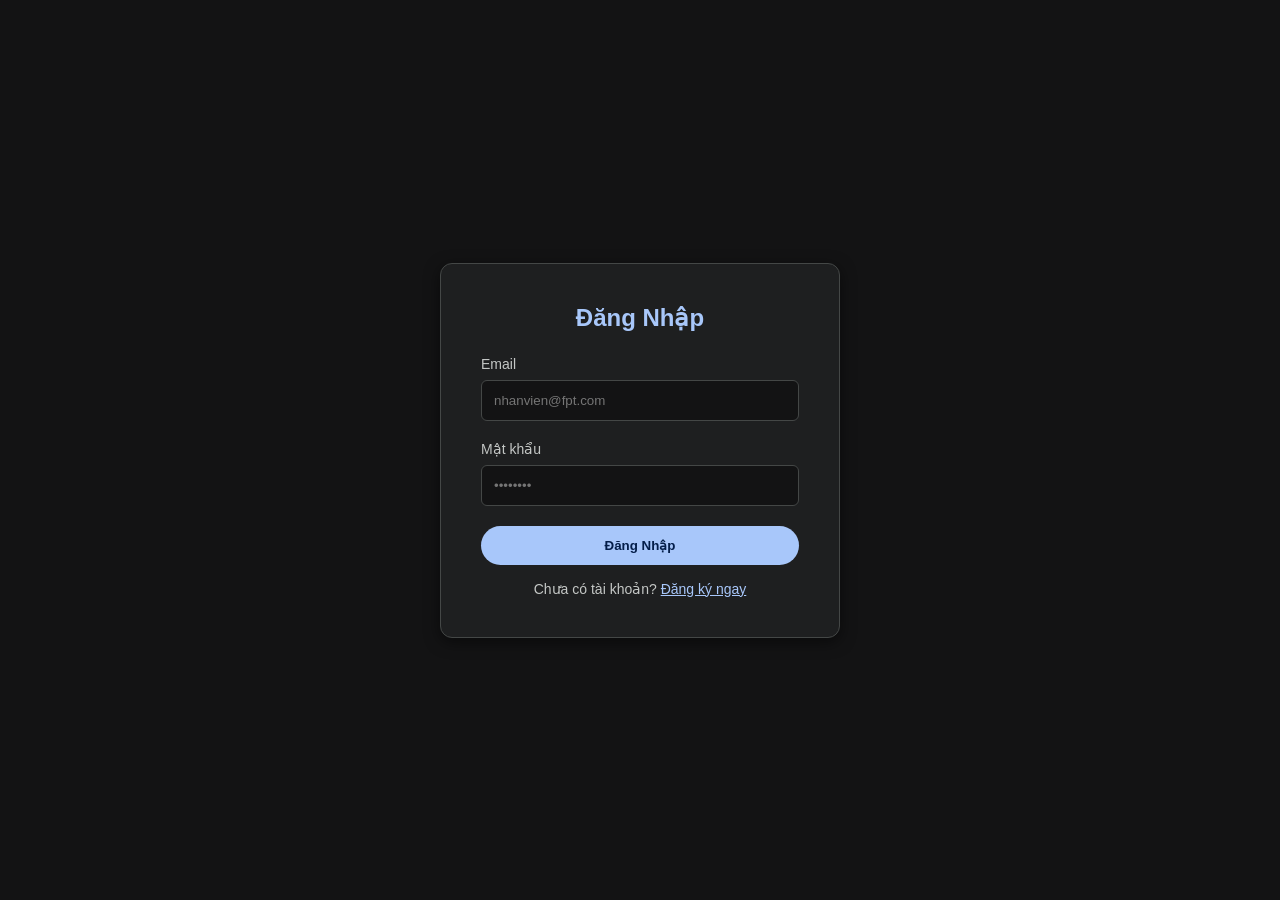
==== frontend/chat.html @ 5b6f96ec "chore: restructure project and move git root" ====
<!DOCTYPE html>
<html lang="en">
<head>
    <meta charset="UTF-8">
    <meta name="viewport" content="width=device-width, initial-scale=1.0">
    <title>FPT AI Assistant</title>
    <link rel="stylesheet" href="style.css">
    <link rel="stylesheet" href="https://cdnjs.cloudflare.com/ajax/libs/font-awesome/6.4.0/css/all.min.css">
</head>
<body class="chat-body">
    <div class="sidebar" id="sidebar">
        <div class="sidebar-header">
            <button class="new-chat-btn" onclick="startNewChat()">
                <i class="fas fa-plus"></i> Cuộc trò chuyện mới
            </button>
        </div>
        <div class="conversation-list" id="conversation-list">
            </div>
        <div class="sidebar-footer">
            <button class="logout-btn" onclick="logout()">
                <i class="fas fa-sign-out-alt"></i> Đăng xuất
            </button>
        </div>
    </div>

    <div class="main-chat">
        <div class="chat-header">
            <h3 id="current-chat-title">FPT AI Assistant</h3>
        </div>
        
        <div class="chat-history" id="chat-history">
            <div class="welcome-message">
                <h2>Xin chào Ke,</h2>
                <p>Tôi có thể hỗ trợ gì cho hệ thống multi-agents của bạn hôm nay?</p>
            </div>
        </div>
        
        <div class="chat-input-container">
            <form id="chat-form" onsubmit="sendMessage(event)">
                <input type="text" id="message-input" placeholder="Nhập yêu cầu cho AI (IT Support, Booking, FAQ...)" required autocomplete="off">
                <button type="submit" id="send-btn"><i class="fas fa-paper-plane"></i></button>
            </form>
        </div>
    </div>

    <script src="app.js"></script>
</body>
</html>
---- frontend/style.css ----
:root {
    --bg-color: #131314;
    --sidebar-bg: #1e1f20;
    --text-primary: #e3e3e3;
    --text-secondary: #c4c7c5;
    --accent-color: #a8c7fa;
    --border-color: #444746;
    --message-user: #282a2c;
    --message-bot: #131314;
}

* {
    box-sizing: border-box;
    margin: 0;
    padding: 0;
    font-family: 'Segoe UI', Tahoma, Geneva, Verdana, sans-serif;
}

body {
    background-color: var(--bg-color);
    color: var(--text-primary);
    height: 100vh;
    display: flex;
    justify-content: center;
    align-items: center;
}

/* --- AUTH PAGE STYLES --- */
.auth-container {
    background-color: var(--sidebar-bg);
    padding: 40px;
    border-radius: 12px;
    width: 100%;
    max-width: 400px;
    box-shadow: 0 4px 15px rgba(0, 0, 0, 0.5);
    border: 1px solid var(--border-color);
}

.auth-container h2 {
    text-align: center;
    margin-bottom: 24px;
    color: var(--accent-color);
}

.input-group {
    margin-bottom: 20px;
}

.input-group label {
    display: block;
    margin-bottom: 8px;
    color: var(--text-secondary);
    font-size: 14px;
}

.input-group input {
    width: 100%;
    padding: 12px;
    border-radius: 6px;
    border: 1px solid var(--border-color);
    background-color: var(--bg-color);
    color: var(--text-primary);
    outline: none;
    transition: border-color 0.2s;
}

.input-group input:focus {
    border-color: var(--accent-color);
}

.btn {
    width: 100%;
    padding: 12px;
    background-color: var(--accent-color);
    color: #041e49;
    border: none;
    border-radius: 24px;
    font-weight: 600;
    cursor: pointer;
    transition: opacity 0.2s;
}

.btn:hover {
    opacity: 0.9;
}

.toggle-auth {
    text-align: center;
    margin-top: 16px;
    font-size: 14px;
    color: var(--text-secondary);
}

.toggle-auth span {
    color: var(--accent-color);
    cursor: pointer;
    text-decoration: underline;
}

#auth-message {
    text-align: center;
    margin-top: 10px;
    font-size: 14px;
    color: #ff8989;
}

/* --- CHAT PAGE STYLES --- */
.chat-body {
    display: flex;
    width: 100vw;
    justify-content: flex-start;
}

.sidebar {
    width: 260px;
    background-color: var(--sidebar-bg);
    display: flex;
    flex-direction: column;
    border-right: 1px solid var(--border-color);
}

.sidebar-header, .sidebar-footer {
    padding: 20px;
}

.new-chat-btn, .logout-btn {
    width: 100%;
    padding: 12px;
    background-color: transparent;
    color: var(--text-primary);
    border: 1px solid var(--border-color);
    border-radius: 8px;
    cursor: pointer;
    text-align: left;
    transition: background 0.2s;
}

.new-chat-btn:hover, .logout-btn:hover {
    background-color: rgba(255,255,255,0.1);
}

.conversation-list {
    flex-grow: 1;
    overflow-y: auto;
    padding: 0 10px;
}

.conv-item {
    padding: 12px;
    margin-bottom: 5px;
    border-radius: 8px;
    cursor: pointer;
    color: var(--text-secondary);
    white-space: nowrap;
    overflow: hidden;
    text-overflow: ellipsis;
}

.conv-item:hover, .conv-item.active {
    background-color: rgba(255,255,255,0.05);
    color: var(--text-primary);
}

.main-chat {
    flex-grow: 1;
    display: flex;
    flex-direction: column;
    background-color: var(--bg-color);
    position: relative;
}

.chat-header {
    padding: 20px;
    border-bottom: 1px solid var(--border-color);
    text-align: center;
}

.chat-history {
    flex-grow: 1;
    padding: 20px 15%;
    overflow-y: auto;
    display: flex;
    flex-direction: column;
    gap: 24px;
    padding-bottom: 120px; /* Chừa không gian cho input */
}

.welcome-message {
    margin: auto;
    text-align: center;
    color: var(--text-secondary);
}

.welcome-message h2 {
    background: -webkit-linear-gradient(45deg, #a8c7fa, #c58bf2);
    -webkit-background-clip: text;
    background-clip: text;
    -webkit-text-fill-color: transparent;
    font-size: 2.5rem;
    margin-bottom: 10px;
}

/* --- MESSAGE STYLES --- */
.message {
    display: flex;
    gap: 16px;
    max-width: 85%;
    font-size: 15px;
    line-height: 1.6;
}

.message.user {
    align-self: flex-end;
    flex-direction: row-reverse;
}

.message.user .msg-content {
    background-color: var(--message-user);
    padding: 12px 20px;
    border-radius: 24px;
    border-bottom-right-radius: 4px;
}

.message.assistant {
    align-self: flex-start;
}

.message.assistant .msg-content {
    padding: 4px 0; /* Căn ngang hàng với avatar */
}

/* --- AVATAR --- */
.avatar {
    width: 36px;
    height: 36px;
    border-radius: 50%;
    display: flex;
    align-items: center;
    justify-content: center;
    flex-shrink: 0;
}

.ai-avatar {
    background: linear-gradient(135deg, #a8c7fa, #c58bf2);
    color: #131314;
    font-size: 18px;
}

/* --- CHAT INPUT --- */
.chat-input-container {
    position: absolute;
    bottom: 0;
    left: 0;
    width: 100%;
    padding: 20px 15%;
    background: linear-gradient(180deg, transparent, var(--bg-color) 40%);
}

#chat-form {
    display: flex;
    background-color: var(--sidebar-bg);
    border-radius: 32px;
    padding: 8px 16px;
    border: 1px solid var(--border-color);
    box-shadow: 0 4px 20px rgba(0, 0, 0, 0.3);
}

#message-input {
    flex-grow: 1;
    background: transparent;
    border: none;
    color: var(--text-primary);
    padding: 12px;
    outline: none;
    font-size: 15px;
}

#send-btn {
    background: transparent;
    border: none;
    color: var(--accent-color);
    cursor: pointer;
    padding: 0 10px;
    font-size: 18px;
}

#send-btn:disabled {
    color: var(--border-color);
    cursor: not-allowed;
}

strong {
    color: #fff;
    font-weight: 600;
}
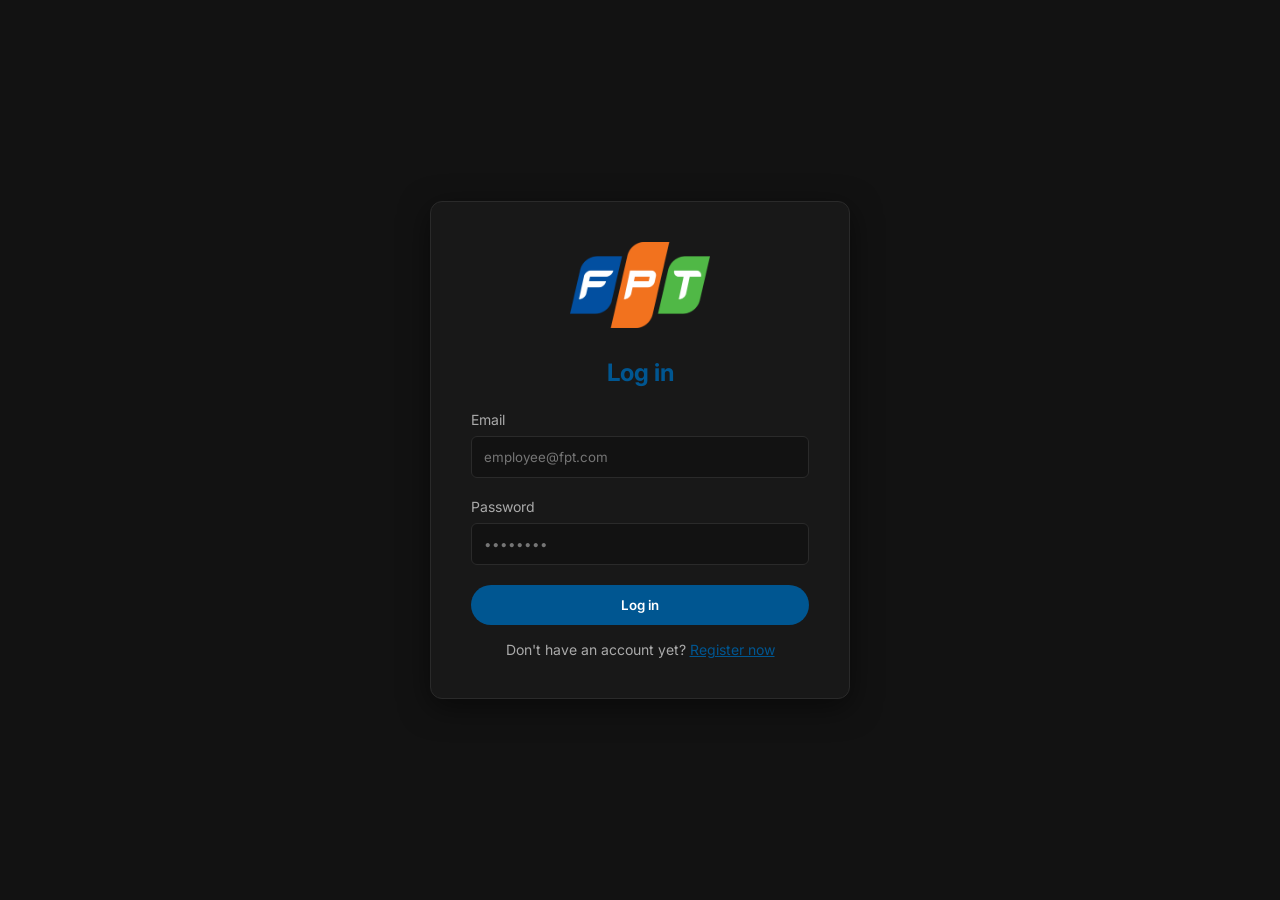
==== commit 3738cce1: "style: change language to English" ====
--- a/frontend/chat.html
+++ b/frontend/chat.html
@@ -5,20 +5,27 @@
     <meta name="viewport" content="width=device-width, initial-scale=1.0">
     <title>FPT AI Assistant</title>
     <link rel="stylesheet" href="style.css">
+    <link rel="preconnect" href="https://fonts.googleapis.com">
+    <link rel="preconnect" href="https://fonts.gstatic.com" crossorigin>
+    <link href="https://fonts.googleapis.com/css2?family=Inter:wght@400;500;600;700&display=swap" rel="stylesheet">
     <link rel="stylesheet" href="https://cdnjs.cloudflare.com/ajax/libs/font-awesome/6.4.0/css/all.min.css">
 </head>
 <body class="chat-body">
     <div class="sidebar" id="sidebar">
         <div class="sidebar-header">
+            <img src="image_2301e1.png" alt="FPT Logo" class="fpt-logo">
             <button class="new-chat-btn" onclick="startNewChat()">
-                <i class="fas fa-plus"></i> Cuộc trò chuyện mới
+                <i class="fas fa-plus"></i> New conversation
             </button>
         </div>
+        
         <div class="conversation-list" id="conversation-list">
+            <h4>Saved conversations</h4>
             </div>
+        
         <div class="sidebar-footer">
             <button class="logout-btn" onclick="logout()">
-                <i class="fas fa-sign-out-alt"></i> Đăng xuất
+                <i class="fas fa-sign-out-alt"></i> Log out
             </button>
         </div>
     </div>
@@ -30,14 +37,14 @@
         
         <div class="chat-history" id="chat-history">
             <div class="welcome-message">
-                <h2>Xin chào Ke,</h2>
-                <p>Tôi có thể hỗ trợ gì cho hệ thống multi-agents của bạn hôm nay?</p>
+                <h2>Hello</h2>
+                <p>I am a multi-system integrated AI support. How can I assist with what you are doing today?</p>
             </div>
         </div>
         
         <div class="chat-input-container">
             <form id="chat-form" onsubmit="sendMessage(event)">
-                <input type="text" id="message-input" placeholder="Nhập yêu cầu cho AI (IT Support, Booking, FAQ...)" required autocomplete="off">
+                <input type="text" id="message-input" placeholder="Enter your request for the AI ​​(e.g., Look up policies...)." required autocomplete="off">
                 <button type="submit" id="send-btn"><i class="fas fa-paper-plane"></i></button>
             </form>
         </div>
--- a/frontend/style.css
+++ b/frontend/style.css
@@ -1,19 +1,21 @@
 :root {
-    --bg-color: #131314;
-    --sidebar-bg: #1e1f20;
-    --text-primary: #e3e3e3;
-    --text-secondary: #c4c7c5;
-    --accent-color: #a8c7fa;
-    --border-color: #444746;
-    --message-user: #282a2c;
-    --message-bot: #131314;
+    --bg-color: #121212;
+    --sidebar-bg: #181818;
+    --text-primary: #e0e0e0;
+    --text-secondary: #aaaaaa;
+    --accent-color: #005691; /* FPT Blue */
+    --accent-hover: #00406e;
+    --border-color: #2a2a2a;
+    --message-user: #2c2c2c;
+    --message-bot: #121212;
+    --gradient-bot: linear-gradient(135deg, #a8c7fa, #c58bf2);
 }
 
 * {
     box-sizing: border-box;
     margin: 0;
     padding: 0;
-    font-family: 'Segoe UI', Tahoma, Geneva, Verdana, sans-serif;
+    font-family: 'Inter', 'Segoe UI', Tahoma, Geneva, Verdana, sans-serif;
 }
 
 body {
@@ -21,25 +23,42 @@
     color: var(--text-primary);
     height: 100vh;
     display: flex;
+    overflow: hidden; /* Ngăn chặn cuộn toàn body */
+}
+
+/* --- LOGO STYLES --- */
+.fpt-logo {
+    display: block;
+    margin: 0 auto;
+    object-fit: contain;
+}
+
+/* --- AUTH PAGE STYLES --- */
+.auth-page-body {
     justify-content: center;
     align-items: center;
 }
 
-/* --- AUTH PAGE STYLES --- */
 .auth-container {
     background-color: var(--sidebar-bg);
     padding: 40px;
     border-radius: 12px;
     width: 100%;
-    max-width: 400px;
-    box-shadow: 0 4px 15px rgba(0, 0, 0, 0.5);
+    max-width: 420px;
+    box-shadow: 0 8px 30px rgba(0, 0, 0, 0.5);
     border: 1px solid var(--border-color);
+}
+
+.auth-container .fpt-logo {
+    margin-bottom: 30px;
+    width: 140px;
 }
 
 .auth-container h2 {
     text-align: center;
     margin-bottom: 24px;
     color: var(--accent-color);
+    font-size: 1.5rem;
 }
 
 .input-group {
@@ -61,27 +80,28 @@
     background-color: var(--bg-color);
     color: var(--text-primary);
     outline: none;
-    transition: border-color 0.2s;
+    transition: border-color 0.2s, box-shadow 0.2s;
 }
 
 .input-group input:focus {
     border-color: var(--accent-color);
+    box-shadow: 0 0 0 2px rgba(0, 86, 145, 0.3);
 }
 
 .btn {
     width: 100%;
     padding: 12px;
     background-color: var(--accent-color);
-    color: #041e49;
+    color: white;
     border: none;
     border-radius: 24px;
     font-weight: 600;
     cursor: pointer;
-    transition: opacity 0.2s;
+    transition: background 0.2s;
 }
 
 .btn:hover {
-    opacity: 0.9;
+    background-color: var(--accent-hover);
 }
 
 .toggle-auth {
@@ -105,22 +125,23 @@
 }
 
 /* --- CHAT PAGE STYLES --- */
-.chat-body {
-    display: flex;
-    width: 100vw;
-    justify-content: flex-start;
-}
-
 .sidebar {
-    width: 260px;
+    width: 280px;
     background-color: var(--sidebar-bg);
     display: flex;
     flex-direction: column;
     border-right: 1px solid var(--border-color);
-}
-
-.sidebar-header, .sidebar-footer {
+    flex-shrink: 0;
+}
+
+.sidebar-header {
     padding: 20px;
+    border-bottom: 1px solid var(--border-color);
+}
+
+.sidebar-header .fpt-logo {
+    width: 110px;
+    margin-bottom: 15px;
 }
 
 .new-chat-btn, .logout-btn {
@@ -132,33 +153,54 @@
     border-radius: 8px;
     cursor: pointer;
     text-align: left;
-    transition: background 0.2s;
+    transition: background 0.2s, color 0.2s;
+    font-size: 14px;
 }
 
 .new-chat-btn:hover, .logout-btn:hover {
-    background-color: rgba(255,255,255,0.1);
+    background-color: rgba(255,255,255,0.05);
 }
 
 .conversation-list {
     flex-grow: 1;
     overflow-y: auto;
-    padding: 0 10px;
+    padding: 10px;
+}
+
+.conversation-list h4 {
+    color: var(--text-secondary);
+    font-size: 12px;
+    margin-bottom: 10px;
+    padding-left: 10px;
 }
 
 .conv-item {
-    padding: 12px;
-    margin-bottom: 5px;
+    padding: 10px 15px;
+    margin-bottom: 4px;
     border-radius: 8px;
     cursor: pointer;
     color: var(--text-secondary);
     white-space: nowrap;
     overflow: hidden;
     text-overflow: ellipsis;
-}
-
-.conv-item:hover, .conv-item.active {
-    background-color: rgba(255,255,255,0.05);
-    color: var(--text-primary);
+    font-size: 14px;
+    transition: background 0.2s, color 0.2s;
+}
+
+.conv-item:hover {
+    background-color: rgba(255,255,255,0.03);
+    color: var(--text-primary);
+}
+
+.conv-item.active {
+    background-color: rgba(0, 86, 145, 0.1); /* Subtle blue active */
+    color: var(--accent-color);
+    font-weight: 500;
+}
+
+.sidebar-footer {
+    padding: 20px;
+    border-top: 1px solid var(--border-color);
 }
 
 .main-chat {
@@ -167,45 +209,57 @@
     flex-direction: column;
     background-color: var(--bg-color);
     position: relative;
+    width: 100%;
 }
 
 .chat-header {
     padding: 20px;
     border-bottom: 1px solid var(--border-color);
     text-align: center;
+    background-color: var(--bg-color);
+    z-index: 10;
 }
 
 .chat-history {
     flex-grow: 1;
-    padding: 20px 15%;
+    padding: 20px 10%; /* More generous padding */
     overflow-y: auto;
     display: flex;
     flex-direction: column;
-    gap: 24px;
-    padding-bottom: 120px; /* Chừa không gian cho input */
+    gap: 20px;
+    position: relative;
+}
+
+/* Sửa lỗi cuộn: đảm bảo content có chiều cao thật */
+.chat-history::after {
+    content: '';
+    display: block;
+    height: 10px;
 }
 
 .welcome-message {
     margin: auto;
     text-align: center;
     color: var(--text-secondary);
+    max-width: 600px;
 }
 
 .welcome-message h2 {
     background: -webkit-linear-gradient(45deg, #a8c7fa, #c58bf2);
     -webkit-background-clip: text;
-    background-clip: text;
+    background-clip: text; /* THÊM DÒNG NÀY VÀO ĐÂY */
     -webkit-text-fill-color: transparent;
     font-size: 2.5rem;
     margin-bottom: 10px;
+    font-weight: 700;
 }
 
 /* --- MESSAGE STYLES --- */
 .message {
     display: flex;
-    gap: 16px;
-    max-width: 85%;
-    font-size: 15px;
+    gap: 12px;
+    max-width: 80%;
+    font-size: 14px;
     line-height: 1.6;
 }
 
@@ -216,8 +270,8 @@
 
 .message.user .msg-content {
     background-color: var(--message-user);
-    padding: 12px 20px;
-    border-radius: 24px;
+    padding: 10px 16px;
+    border-radius: 18px;
     border-bottom-right-radius: 4px;
 }
 
@@ -226,43 +280,46 @@
 }
 
 .message.assistant .msg-content {
-    padding: 4px 0; /* Căn ngang hàng với avatar */
+    background-color: var(--message-bot);
+    padding: 10px 0;
+    width: 100%;
 }
 
 /* --- AVATAR --- */
 .avatar {
-    width: 36px;
-    height: 36px;
+    width: 32px;
+    height: 32px;
     border-radius: 50%;
     display: flex;
     align-items: center;
     justify-content: center;
     flex-shrink: 0;
+    margin-top: 4px; /* Align top with first line */
 }
 
 .ai-avatar {
-    background: linear-gradient(135deg, #a8c7fa, #c58bf2);
-    color: #131314;
-    font-size: 18px;
+    background: var(--gradient-bot);
+    color: #121212;
+    font-size: 16px;
 }
 
 /* --- CHAT INPUT --- */
 .chat-input-container {
-    position: absolute;
+    padding: 20px 10%;
+    background: linear-gradient(180deg, transparent, var(--bg-color) 40%);
+    position: sticky;
     bottom: 0;
-    left: 0;
-    width: 100%;
-    padding: 20px 15%;
-    background: linear-gradient(180deg, transparent, var(--bg-color) 40%);
+    width: 100%;
+    z-index: 10;
 }
 
 #chat-form {
     display: flex;
     background-color: var(--sidebar-bg);
-    border-radius: 32px;
-    padding: 8px 16px;
+    border-radius: 28px;
+    padding: 5px 15px;
     border: 1px solid var(--border-color);
-    box-shadow: 0 4px 20px rgba(0, 0, 0, 0.3);
+    box-shadow: 0 4px 15px rgba(0, 0, 0, 0.3);
 }
 
 #message-input {
@@ -272,7 +329,7 @@
     color: var(--text-primary);
     padding: 12px;
     outline: none;
-    font-size: 15px;
+    font-size: 14px;
 }
 
 #send-btn {
@@ -289,7 +346,20 @@
     cursor: not-allowed;
 }
 
-strong {
-    color: #fff;
-    font-weight: 600;
+/* Scrollbar styling */
+::-webkit-scrollbar {
+    width: 8px;
+}
+
+::-webkit-scrollbar-track {
+    background: transparent;
+}
+
+::-webkit-scrollbar-thumb {
+    background: #333;
+    border-radius: 4px;
+}
+
+::-webkit-scrollbar-thumb:hover {
+    background: #444;
 }
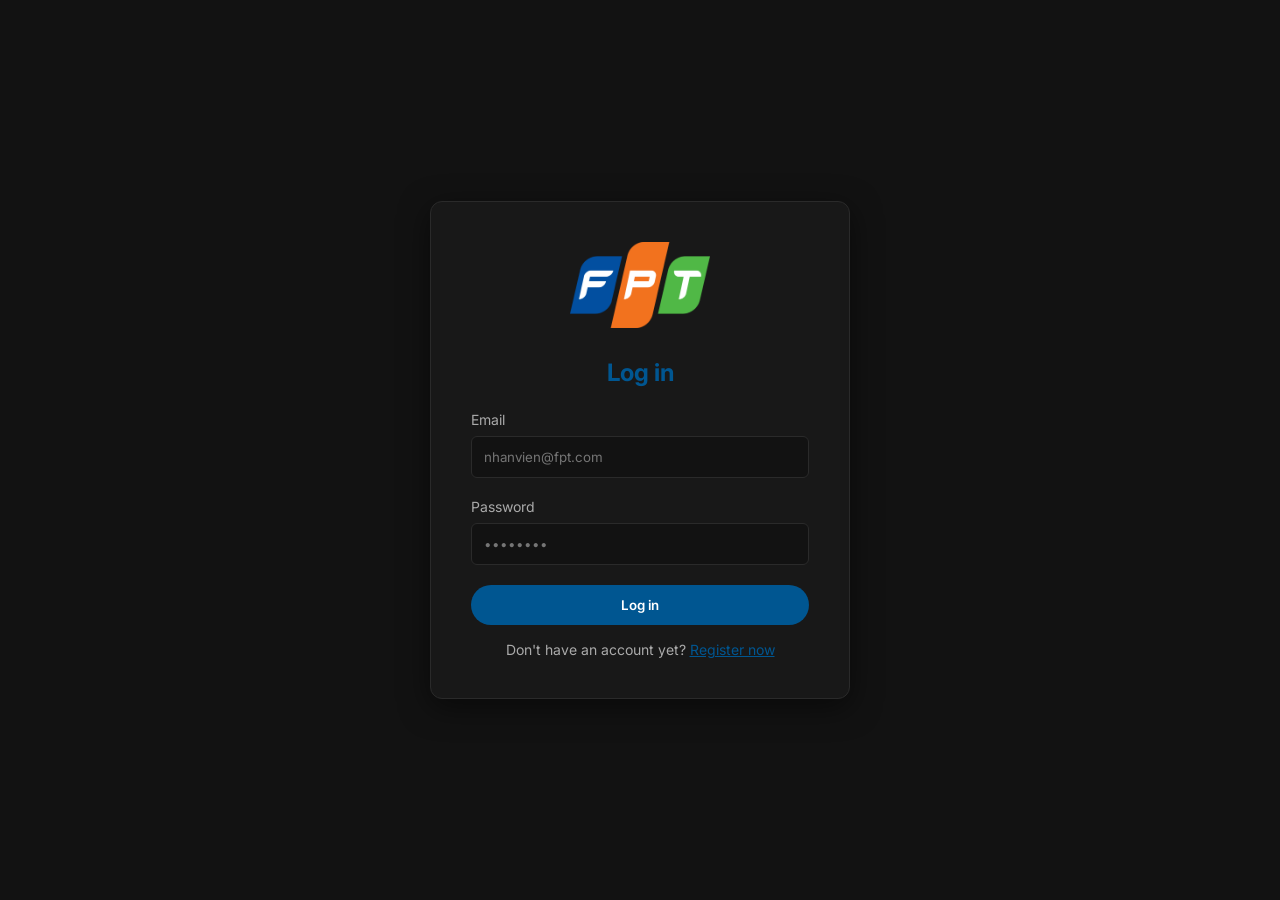
==== commit 2b8f793c: ":feat: add user name" ====
--- a/frontend/chat.html
+++ b/frontend/chat.html
@@ -5,6 +5,7 @@
     <meta name="viewport" content="width=device-width, initial-scale=1.0">
     <title>FPT AI Assistant</title>
     <link rel="stylesheet" href="style.css">
+    <link rel="icon" type="image/png" href="image_2301e1.png">
     <link rel="preconnect" href="https://fonts.googleapis.com">
     <link rel="preconnect" href="https://fonts.gstatic.com" crossorigin>
     <link href="https://fonts.googleapis.com/css2?family=Inter:wght@400;500;600;700&display=swap" rel="stylesheet">
@@ -37,7 +38,7 @@
         
         <div class="chat-history" id="chat-history">
             <div class="welcome-message">
-                <h2>Hello</h2>
+                <h2 id="welcome-text">Hello, </h2>
                 <p>I am a multi-system integrated AI support. How can I assist with what you are doing today?</p>
             </div>
         </div>
--- a/frontend/style.css
+++ b/frontend/style.css
@@ -175,16 +175,43 @@
 }
 
 .conv-item {
+    display: flex;
+    justify-content: space-between;
+    align-items: center;
     padding: 10px 15px;
     margin-bottom: 4px;
     border-radius: 8px;
     cursor: pointer;
     color: var(--text-secondary);
+    font-size: 14px;
+    transition: background 0.2s, color 0.2s;
+}
+
+.conv-title {
     white-space: nowrap;
     overflow: hidden;
     text-overflow: ellipsis;
-    font-size: 14px;
-    transition: background 0.2s, color 0.2s;
+    flex-grow: 1;
+    padding-right: 10px;
+}
+
+.delete-btn {
+    background: transparent;
+    border: none;
+    color: var(--text-secondary);
+    cursor: pointer;
+    padding: 4px;
+    opacity: 0; /* Ẩn mặc định */
+    transition: opacity 0.2s, color 0.2s;
+}
+
+/* Hiện nút xóa khi hover vào item */
+.conv-item:hover .delete-btn {
+    opacity: 1; 
+}
+
+.delete-btn:hover {
+    color: #ff5252; /* Chuyển màu đỏ khi hover vào nút xóa */
 }
 
 .conv-item:hover {
@@ -362,4 +389,17 @@
 
 ::-webkit-scrollbar-thumb:hover {
     background: #444;
+}
+/* --- LOADING SPINNER STYLES --- */
+.message.assistant .msg-content {
+    display: flex;
+    align-items: center;
+    gap: 10px; /* Khoảng cách giữa icon và chữ */
+}
+
+/* Định dạng cho icon xoay */
+.loading-spinner {
+    color: var(--accent-color);
+    font-size: 16px;
+    animation: fa-spin 1.5s infinite linear; /* Hiệu ứng xoay của Font Awesome */
 }
